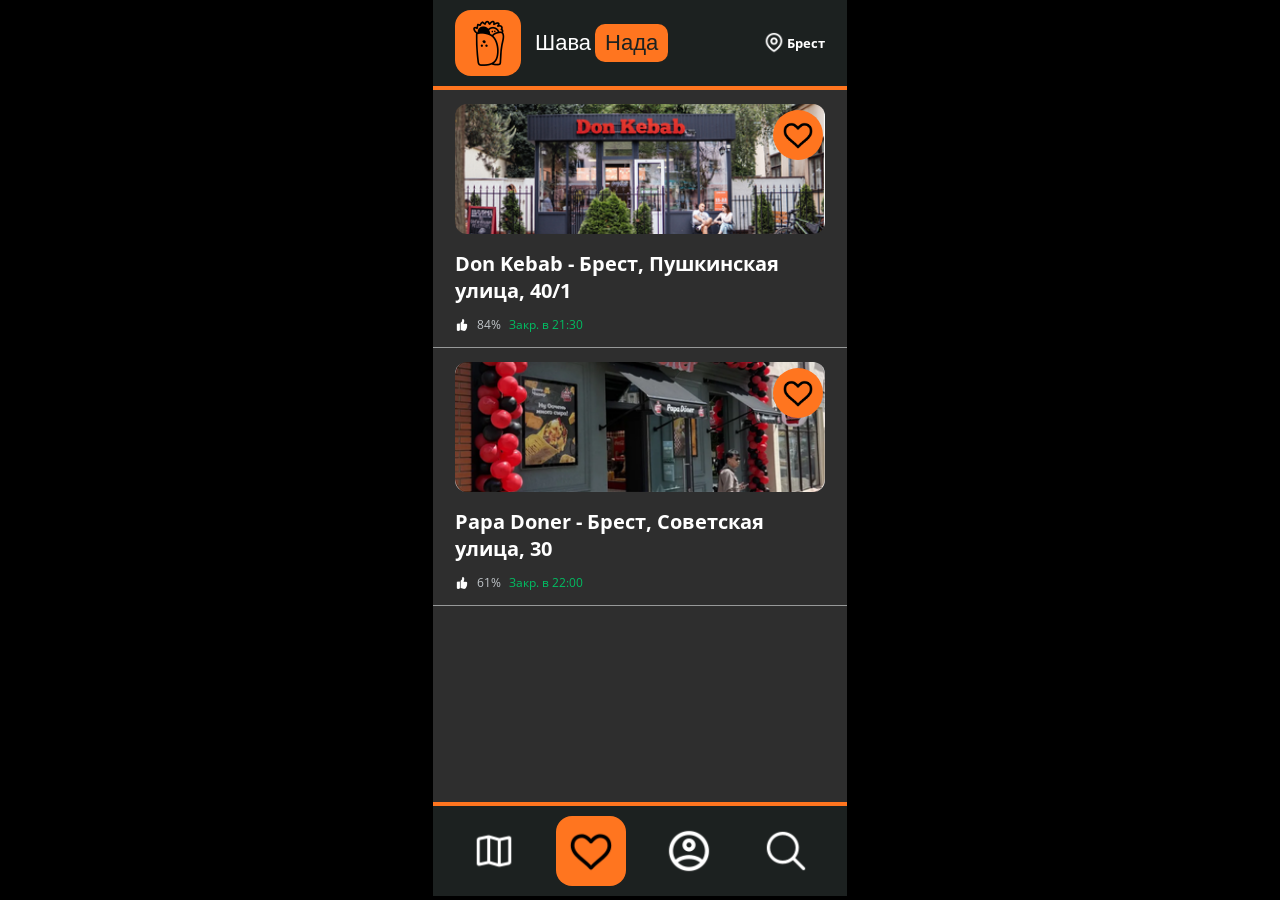
==== favorites.html @ 2f1022a3 "Initial commit" ====
<!DOCTYPE html>
<html lang="ru">
<head>
    <meta charset="UTF-8">
    <meta name="viewport" content="width=device-width, initial-scale=1.0, viewport-fit=cover">

    <title>Избранное — ШаваНада</title>

    <link href="https://fonts.googleapis.com/css2?family=Open+Sans:ital,wght@0,400;0,700;0,800;1,400&display=swap" rel="stylesheet">
    <link rel="stylesheet" href="common.css">
    <link rel="stylesheet" href="favorites.css">
</head>

<body>
    <div class="app">

        <header class="header">
            <img class="logo_icon" src="images/Wrap-1.svg" alt="">
            <span class="logo_text">Шава<i class="logo_mark">Нада</i></span>
            <span class="city"><img src="images/Location.svg" alt="">Брест</span>
        </header>

        <main class="main">
            <a class="favorite_card" href="place.html">
                <img class="favorite_photo" src="images/DonKebab.png" alt="">
                <button class="favorite_button"><img src="images/Heart.svg" alt=""></button>
                <h3>Don Kebab - Брест, Пушкинская улица, 40/1</h3>
                <div class="place_meta">
                    <img class="rating_icon" src="images/Like.svg" alt="">84%
                    <span class="text_green">Закр. в 21:30</span>
                </div>
            </a>

            <a class="favorite_card" href="place.html">
                <img class="favorite_photo" src="images/PapaDoner.png" alt="">
                <button class="favorite_button"><img src="images/Heart.svg" alt=""></button>
                <h3>Papa Doner - Брест, Советская улица, 30</h3>
                <div class="place_meta">
                    <img class="rating_icon" src="images/Like.svg" alt="">61%
                    <span class="text_green">Закр. в 22:00</span>
                </div>
            </a>
        </main>

        <nav class="tab_bar">
            <a class="tab_link" href="map.html"><img src="images/Paper Map-1.svg" alt="map"></a>
            <a class="tab_link is-active" href="favorites.html"><img src="images/Heart.svg" alt="favorites"></a>
            <a class="tab_link" href="profile.html"><img src="images/Profile.svg" alt="profile"></a>
            <a class="tab_link" href="search.html"><img src="images/Search.svg" alt="search"></a>
        </nav>

    </div>

    <script src="common.js"></script>
</body>
</html>
---- common.css ----
@font-face {
    font-family: "Gagalin-Regular";
    src: url("https://db.onlinewebfonts.com/t/240a7cb10b49b02c94ceddc459d385a9.woff2") format("woff2"),
         url("https://db.onlinewebfonts.com/t/240a7cb10b49b02c94ceddc459d385a9.woff") format("woff"),
         url("https://db.onlinewebfonts.com/t/240a7cb10b49b02c94ceddc459d385a9.ttf") format("truetype");
}

:root {
    --orange: #ff751f;
    --dark: #1c2120;
    --gray: #2e2e2e;
    --muted: #c2c7cb;
    --green: #00bf63;
    --lime: #bde54e;
    --blue: #5170ff;
}

* {
    box-sizing: border-box;
    margin: 0;
    padding: 0;
    -webkit-tap-highlight-color: transparent;
}

body {
    background: #000000;
    font-family: 'Open Sans', sans-serif;
    color: #ffffff;
}

button {
    font: inherit;
    color: inherit;
    cursor: pointer;
    border: 0;
    background: none;
}

a {
    color: inherit;
    text-decoration: none;
}

/* ---------- Экран приложения ---------- */
.app {
    position: relative;
    display: flex;
    flex-direction: column;
    width: 100%;
    max-width: 414px;
    height: 100dvh;
    max-height: 896px;
    margin: 0 auto;
    overflow: hidden;
    background: var(--gray);
    animation: fade 0.25s ease-out;
}

.app_dark {
    background: var(--dark);
}

.main {
    position: relative;
    flex: 1;
    overflow-y: auto;
}

@keyframes fade {
    from { opacity: 0; }
    to   { opacity: 1; }
}

@keyframes up {
    from {
        transform: translateY(60%);
        opacity: 0;
    }
}

/* ---------- Логотип ---------- */
.logo_icon {
    width: 66px;
    height: 66px;
    padding: 8px;
    border-radius: 16px;
    background: var(--orange);
}

.logo_text {
    display: inline-flex;
    align-items: center;
    font-family: "Gagalin-Regular", Impact, sans-serif;
    font-size: 22px;
    line-height: 1;
    white-space: nowrap;
}

.logo_mark {
    margin-left: 4px;
    padding: 8px 10px;
    border-radius: 10px;
    background: var(--orange);
    color: var(--dark);
    font-style: normal;
}

/* ---------- Шапка ---------- */
.header {
    display: flex;
    flex: none;
    align-items: center;
    justify-content: space-between;
    height: 90px;
    padding: 0 22px;
    background: var(--dark);
    border-bottom: 4px solid var(--orange);
}

.header .logo_text {
    position: absolute;
    left: 102px;
}

.city {
    display: flex;
    align-items: center;
    gap: 2px;
    font-size: 13px;
    font-weight: 700;
}

.city img {
    width: 22px;
    height: 22px;
}

.header_sub {
    padding: 0 28px;
}

.header_sub .logo_text {
    left: 50%;
    transform: translateX(-50%);
}

.back_button {
    width: 44px;
    height: 30px;
}

.back_button img {
    width: 100%;
    height: 100%;
    object-fit: contain;
}

.header_actions {
    display: flex;
    gap: 10px;
}

.header_round_button {
    display: grid;
    place-items: center;
    width: 28px;
    height: 28px;
    border-radius: 50%;
    background: #ffffff;
}

.header_round_button img {
    width: 18px;
    height: 18px;
}

/* ---------- Нижнее меню ---------- */
.tab_bar {
    display: flex;
    flex: none;
    align-items: center;
    justify-content: space-around;
    height: 94px;
    padding: 0 12px;
    background: var(--dark);
    border-top: 4px solid var(--orange);
}

.tab_link {
    display: grid;
    place-items: center;
    width: 70px;
    height: 70px;
    border-radius: 16px;
    transition: background 0.2s, transform 0.15s;
}

.tab_link img {
    width: 48px;
    height: 48px;
}

.tab_link:active {
    transform: scale(0.92);
}

.tab_link.is-active {
    background: var(--orange);
}

/* ---------- Отклик на нажатие ---------- */
.is-pop {
    animation: pop 0.35s ease;
}

@keyframes pop {
    40% { transform: scale(1.3); }
}

/* ---------- Строка с рейтингом заведения ---------- */
.place_meta {
    display: flex;
    align-items: center;
    gap: 5px;
    font-size: 11px;
    color: var(--muted);
    white-space: nowrap;
}

.rating_icon {
    width: 14px;
    height: 14px;
}

.meta_separator {
    width: 1px;
    height: 14px;
    background: var(--muted);
}

.text_lime {
    color: var(--lime);
}

.text_green {
    color: var(--green);
}

/* ---------- Фото и заголовок заведения (страницы place и review) ---------- */
.place_content {
    padding: 30px 30px 0;
}

.place_photo {
    display: block;
    width: 100%;
    height: 220px;
    border-radius: 14px;
    object-fit: cover;
}

.place_title {
    margin: 22px 0 14px;
    font-size: 20px;
    font-weight: 700;
    line-height: 1.3;
}

@media (prefers-reduced-motion: reduce) {
    * {
        animation: none !important;
        transition: none !important;
    }
}
---- favorites.css ----
.favorite_card {
    display: block;
    position: relative;
    padding: 14px 22px;
    border-bottom: 1px solid #979999;
}

.favorite_photo {
    display: block;
    width: 100%;
    height: 130px;
    border-radius: 12px;
    object-fit: cover;
}

.favorite_card h3 {
    margin: 16px 0 12px;
    font-size: 20px;
    line-height: 1.35;
}

.favorite_card .place_meta {
    gap: 8px;
    font-size: 12px;
}

.favorite_button {
    position: absolute;
    right: 24px;
    top: 20px;
    display: grid;
    place-items: center;
    width: 50px;
    height: 50px;
    border-radius: 50%;
    background: var(--orange);
}

.favorite_button img {
    width: 34px;
}

.favorite_button.is-off img {
    opacity: 0.35;
}
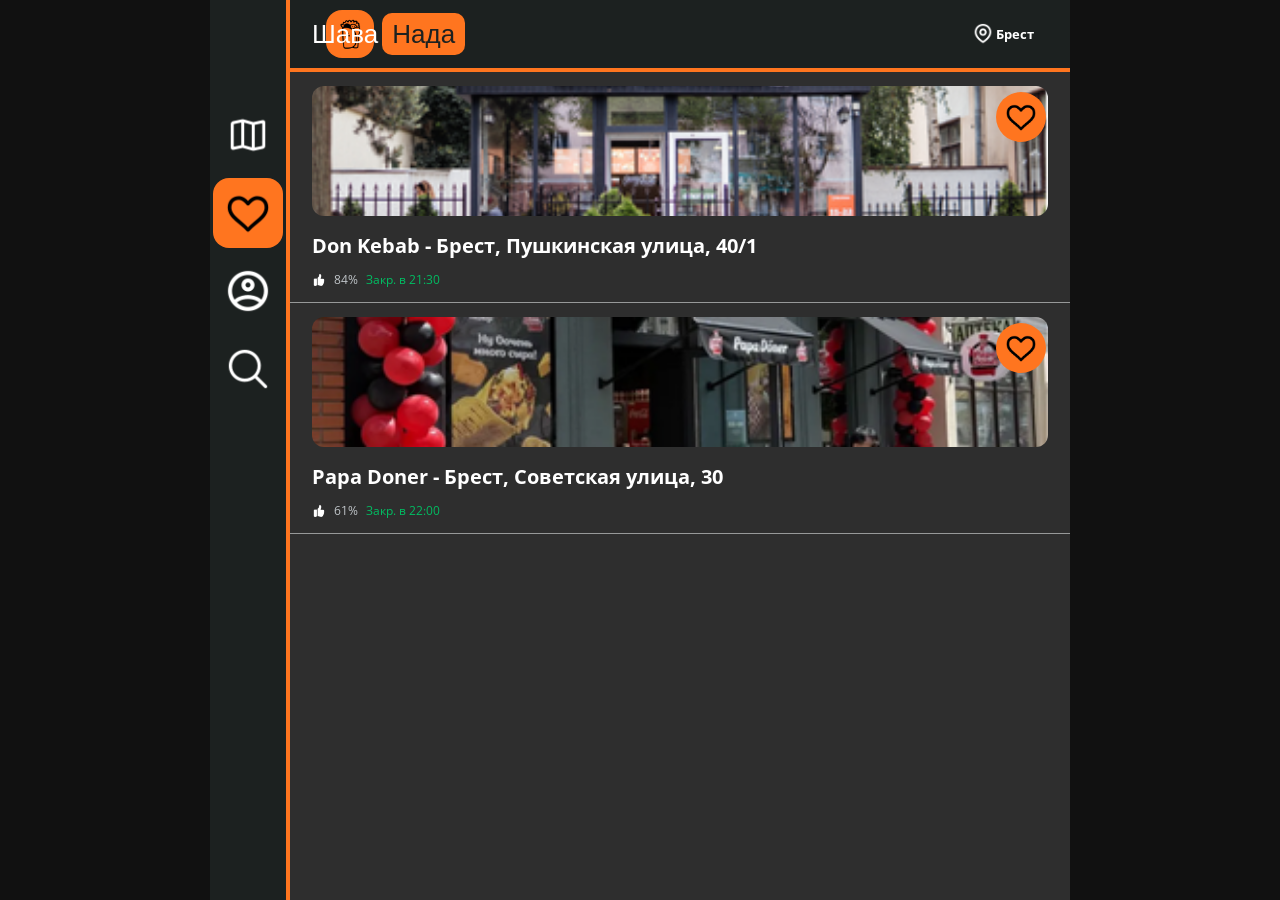
==== commit 07701152: "Update favorites.html" ====
--- a/favorites.html
+++ b/favorites.html
@@ -8,6 +8,7 @@
 
     <link href="https://fonts.googleapis.com/css2?family=Open+Sans:ital,wght@0,400;0,700;0,800;1,400&display=swap" rel="stylesheet">
     <link rel="stylesheet" href="common.css">
+    <link rel="stylesheet" href="responsive.css">
     <link rel="stylesheet" href="favorites.css">
 </head>
 
--- a/responsive.css
+++ b/responsive.css
@@ -0,0 +1,290 @@
+.app {
+    max-width: 100%;
+    max-height: none;
+    height: 100dvh;
+}
+
+@media (min-width: 600px) {
+
+    body {
+        display: flex;
+        align-items: center;
+        justify-content: center;
+        min-height: 100dvh;
+        background: #111111;
+    }
+
+    .app {
+        max-width: 480px;
+        max-height: 900px;
+        border-radius: 28px;
+        box-shadow: 0 0 0 6px #1c2120, 0 20px 60px rgba(0,0,0,0.8);
+        overflow: hidden;
+    }
+
+    .search_item h3,
+    .review_author,
+    .review_text,
+    .place_title,
+    .owner_name {
+        font-size: 18px;
+    }
+
+    .tab_bar {
+        height: 80px;
+        padding-bottom: env(safe-area-inset-bottom, 0px);
+    }
+}
+
+@media (min-width: 1024px) {
+
+    body {
+        display: grid;
+        grid-template-columns: 1fr minmax(0, 860px) 1fr;
+        grid-template-rows: 1fr;
+        align-items: stretch;
+        min-height: 100dvh;
+        background: #111111;
+        padding: 0;
+    }
+
+    .app {
+        grid-column: 2;
+        max-width: 860px;
+        max-height: none;
+        height: 100dvh;
+        border-radius: 0;
+        box-shadow: none;
+        display: grid;
+        grid-template-rows: auto 1fr auto;
+        overflow: hidden;
+    }
+
+    .header {
+        height: 72px;
+        padding: 0 36px;
+    }
+
+    .header .logo_text {
+        font-size: 26px;
+    }
+
+    .logo_icon {
+        width: 48px;
+        height: 48px;
+    }
+
+    .tab_bar {
+        grid-row: 1 / 4;
+        grid-column: 1;
+
+        flex-direction: column;
+        justify-content: flex-start;
+        align-items: center;
+        gap: 8px;
+
+        width: 80px;
+        height: 100%;
+        padding: 100px 0 24px;
+
+        border-top: none;
+        border-right: 4px solid var(--orange);
+        border-bottom: none;
+    }
+
+
+    .app {
+        flex-direction: row;
+        flex-wrap: nowrap;
+        align-items: stretch;
+    }
+
+ 
+    .app {
+        display: grid;
+        grid-template-columns: 80px 1fr;
+        grid-template-rows: auto 1fr;
+    }
+
+    .header {
+        grid-column: 2;
+        grid-row: 1;
+    }
+
+    .main {
+        grid-column: 2;
+        grid-row: 2;
+    }
+
+    .tab_bar {
+        grid-column: 1;
+        grid-row: 1 / 3;
+    }
+
+
+    .search_item {
+        display: grid;
+        grid-template-columns: 200px 1fr;
+        grid-template-rows: auto auto;
+        column-gap: 20px;
+        padding: 20px 28px;
+    }
+
+    .search_photo {
+        grid-row: 1 / 3;
+        width: 200px;
+        height: 160px;
+        border-radius: 14px;
+    }
+
+    .search_item h3 {
+        align-self: end;
+        font-size: 20px;
+    }
+
+    .search_item .place_meta {
+        align-self: start;
+        padding-top: 6px;
+    }
+
+    .search_bar {
+        margin: 24px 28px;
+        height: 52px;
+        font-size: 18px;
+    }
+
+
+    .place_content {
+        padding: 32px 40px 0;
+    }
+
+    .place_photo {
+        height: 280px;
+        border-radius: 18px;
+    }
+
+    .place_title {
+        font-size: 24px;
+    }
+
+    .owner_row {
+        padding: 18px 40px;
+    }
+
+    .review_block {
+        padding: 18px 40px;
+    }
+
+    .review_text {
+        font-size: 18px;
+    }
+
+    .profile_head {
+        padding: 24px 20px;
+        gap: 24px;
+    }
+
+    .profile_avatar {
+        width: 140px;
+        height: 140px;
+    }
+
+    .profile_name {
+        font-size: 28px;
+    }
+
+    .profile_field {
+        padding: 0 40px;
+        margin-bottom: 16px;
+    }
+
+    .auth_sheet {
+        top: 300px;
+        padding: 60px 80px 0;
+        border-radius: 80px 80px 0 0;
+    }
+
+    .auth_sheet h1 {
+        font-size: 40px;
+    }
+
+    .review_textarea {
+        width: calc(100% - 60px);
+        margin: 30px 30px 0;
+        height: 160px;
+        font-size: 18px;
+    }
+
+    .send_button {
+        padding: 10px 24px;
+        font-size: 20px;
+    }
+
+    .locate_button {
+        right: 24px;
+        bottom: 80px;
+    }
+
+    .place_card {
+        left: 20px;
+        right: 20px;
+        bottom: 24px;
+    }
+}
+
+@media (max-width: 599px) {
+
+    .app {
+        border-radius: 0;
+        box-shadow: none;
+    }
+
+    .search_photo {
+        width: 42%;
+        height: 120px;
+    }
+
+    .search_item h3 {
+        font-size: 17px;
+    }
+
+   
+    .header {
+        height: 72px;
+        padding: 0 16px;
+    }
+
+    .tab_bar {
+        padding-bottom: env(safe-area-inset-bottom, 0px);
+    }
+
+    .profile_avatar {
+        width: 108px;
+        height: 108px;
+    }
+
+    .profile_name {
+        font-size: 24px;
+    }
+
+
+    .status_item {
+        padding: 0 18px;
+        font-size: 11px;
+    }
+}
+
+a:focus-visible,
+button:focus-visible,
+input:focus-visible,
+textarea:focus-visible {
+    outline: 3px solid var(--orange);
+    outline-offset: 2px;
+}
+
+@media (prefers-reduced-motion: reduce) {
+    * {
+        animation: none !important;
+        transition: none !important;
+    }
+}
